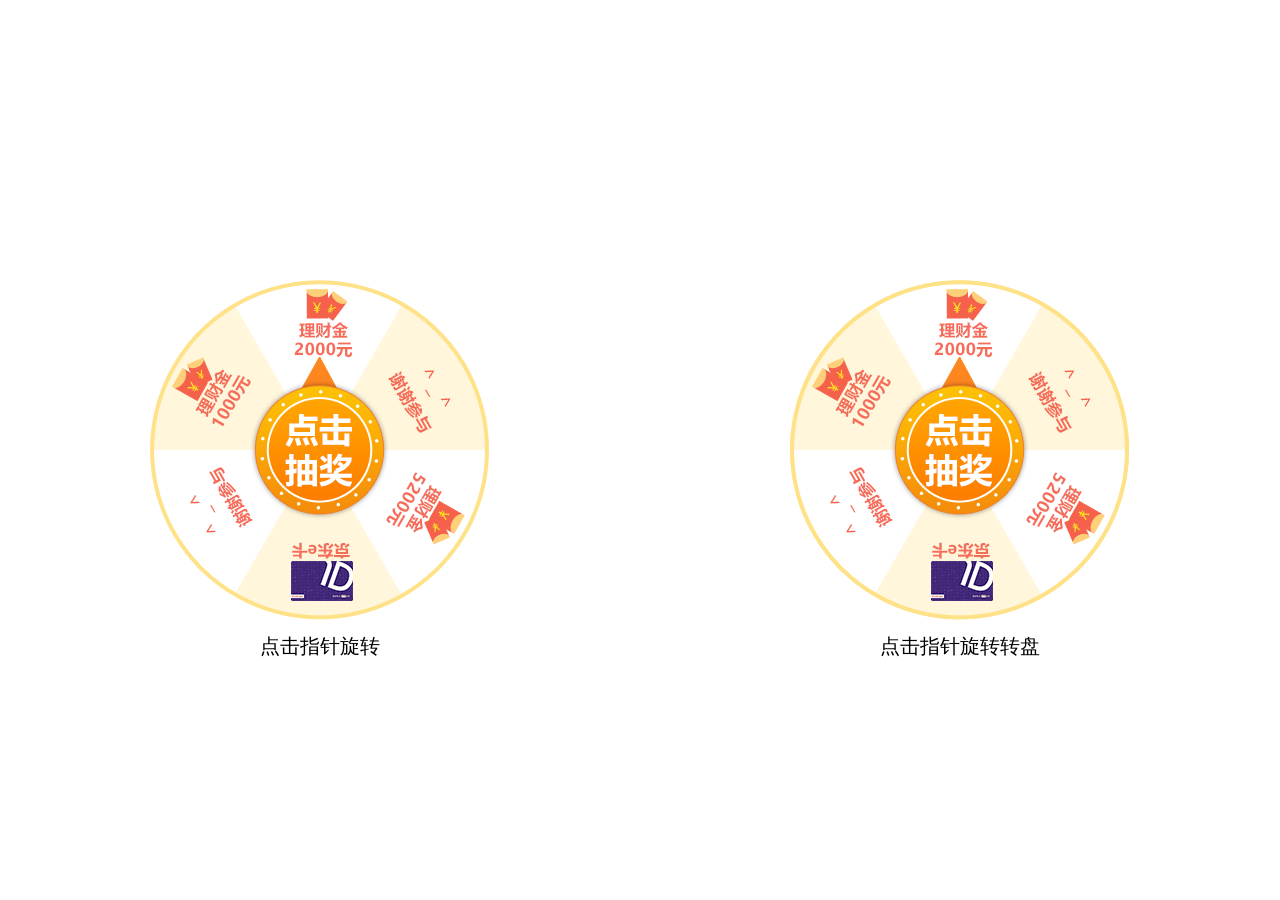
==== index.html @ 937b868e "Add files via upload" ====
<!DOCTYPE html>
<html lang="en">
  <head>
    <meta charset="UTF-8" />
    <meta http-equiv="X-UA-Compatible" content="IE=edge" />
    <meta name="viewport" content="width=device-width, initial-scale=1.0" />
    <title>Document</title>

    <style>
      body,
      html {
        margin: 0;
        padding: 0;
        width: 100%;
        height: 100%;
        display: flex;
      }

      .wrapper {
        width: 340px;
        height: 340px;
        background: url(./part-bg.png) no-repeat;
        margin: 0 auto;
        display: flex;
        align-self: center;
        justify-content: center;
        align-items: center;
        position: relative;
      }

      .rotate-pointer {
        width: 186px;
        height: 186px;
        background: url(./pointer.png) no-repeat;
      }

      #pointer {
        transition: transform 6.5s;
        transition-timing-function: ease-in-out;
      }

      .rotate-part {
        width: 100%;
        height: 100%;
        background: url(./part-bg.png) no-repeat;
      }

      .pointer {
        position: absolute;
        width: 186px;
        height: 186px;
        background: url(./pointer.png) no-repeat;
      }

      #part {
        transition: transform 10.5s;
        transition-timing-function: cubic-bezier(
          0.42,
          0,
          0,
          0.99
        ); /*调整旋转速度和起始速率*/
      }

      .desc {
          position: absolute;
          bottom: -60px;
          font-size: 20px;
      }
    </style>
  </head>
  <body>
    <div class="wrapper">
      <div id="pointer" class="rotate-pointer"></div>
      <p class="desc">点击指针旋转</p>
    </div>

    <div class="wrapper">
      <div id="part" class="rotate-part"></div>
      <div id="pointer1" class="pointer"></div>
      <p class="desc">点击指针旋转转盘</p>
    </div>

    <script>
      (function () {
        var pointer = document.getElementById('pointer');
        var pointer1 = document.getElementById('pointer1');
        var part = document.getElementById('part');
        options = {};

        function getRandom(start, end) {
          var angle = Math.floor(Math.random() * (end - start + 1) + start);
          return angle;
        }

        function _begin(dom) {
          var baseRotateAngle = 2160; // 默认旋转6圈的角度

          var resultAngle = getRandom(-30, 330); // 最后一圈随机转的角度

          var defaultReward = null; // 内定奖品 '1' - 理财金2000元

          if (defaultReward) {
            var _defaultRewardAngle = options.gifts[defaultReward];
            resultAngle = getRandom(
              _defaultRewardAngle.angleStart,
              _defaultRewardAngle.angleEnd
            );
          }

          var deg = baseRotateAngle + resultAngle;

          dom.style.transform = 'rotate(' + deg + 'deg)';

          dom.addEventListener('transitionend', function () {
            for (var key in options.gifts) {
              if (
                options.gifts[key].angleStart <= resultAngle &&
                resultAngle <= options.gifts[key].angleEnd
              ) {
                confirm(options.gifts[key].tips);
                window.location.reload();
              }
            }
          });
        }

        // 奖品的角度列表
        options.gifts = {
          1: {
            id: '1',
            name: '理财金2000元',
            angleStart: -30,
            angleEnd: 30,
            tips: '恭喜您获得理财金2000元~~'
          },
          2: {
            id: '2',
            name: '谢谢参与',
            angleStart: 31,
            angleEnd: 90,
            tips: '很遗憾没有能中奖，再试一次吧~'
          },
          3: {
            id: '3',
            name: '理财金5200元',
            angleStart: 91,
            angleEnd: 150,
            tips: '恭喜您获得理财金5200元~~'
          },
          4: {
            id: '4',
            name: '京东E卡',
            angleStart: 151,
            angleEnd: 210,
            tips: '恭喜您抽中京东E卡一张~'
          },
          5: {
            id: '5',
            name: '谢谢参与',
            angleStart: 211,
            angleEnd: 270,
            tips: '很遗憾没有能中奖，再试一次吧~'
          },
          6: {
            id: '6',
            name: '理财金1000元',
            angleStart: 271,
            angleEnd: 330,
            tips: '恭喜您获得理财金1000元~~'
          }
        };

        function _pointerBegin() {
          _begin(pointer);
        }

        function _partBegin() {
          _begin(part);
        }

        pointer.addEventListener('click', _pointerBegin);
        pointer1.addEventListener('click', _partBegin);
      })();
    </script>
  </body>
</html>
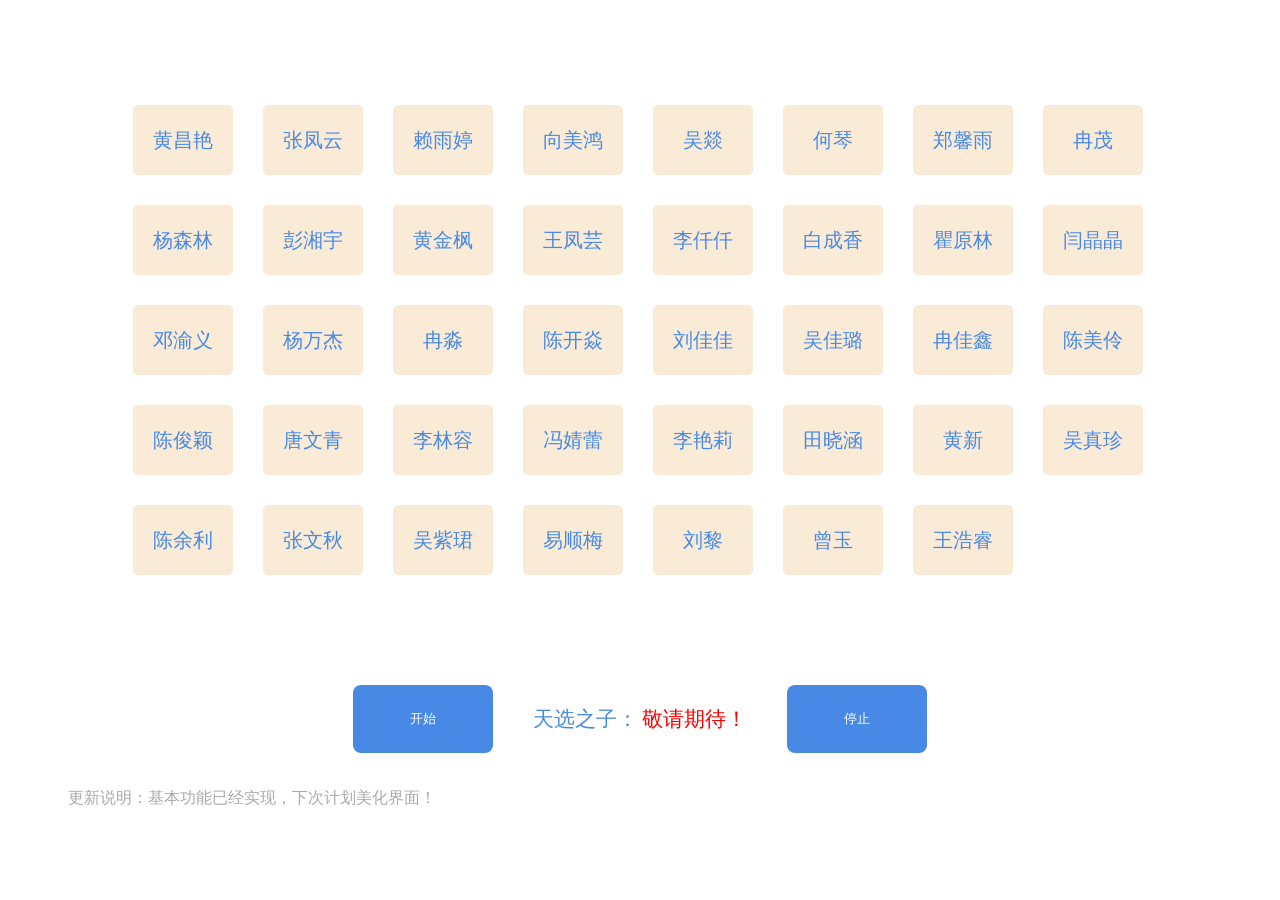
==== commit cca46a5c: "Add files via upload" ====
--- a/index.html
+++ b/index.html
@@ -1,187 +1,25 @@
-<!DOCTYPE html>
-<html lang="en">
-  <head>
-    <meta charset="UTF-8" />
-    <meta http-equiv="X-UA-Compatible" content="IE=edge" />
-    <meta name="viewport" content="width=device-width, initial-scale=1.0" />
-    <title>Document</title>
-
-    <style>
-      body,
-      html {
-        margin: 0;
-        padding: 0;
-        width: 100%;
-        height: 100%;
-        display: flex;
-      }
-
-      .wrapper {
-        width: 340px;
-        height: 340px;
-        background: url(./part-bg.png) no-repeat;
-        margin: 0 auto;
-        display: flex;
-        align-self: center;
-        justify-content: center;
-        align-items: center;
-        position: relative;
-      }
-
-      .rotate-pointer {
-        width: 186px;
-        height: 186px;
-        background: url(./pointer.png) no-repeat;
-      }
-
-      #pointer {
-        transition: transform 6.5s;
-        transition-timing-function: ease-in-out;
-      }
-
-      .rotate-part {
-        width: 100%;
-        height: 100%;
-        background: url(./part-bg.png) no-repeat;
-      }
-
-      .pointer {
-        position: absolute;
-        width: 186px;
-        height: 186px;
-        background: url(./pointer.png) no-repeat;
-      }
-
-      #part {
-        transition: transform 10.5s;
-        transition-timing-function: cubic-bezier(
-          0.42,
-          0,
-          0,
-          0.99
-        ); /*调整旋转速度和起始速率*/
-      }
-
-      .desc {
-          position: absolute;
-          bottom: -60px;
-          font-size: 20px;
-      }
-    </style>
-  </head>
-  <body>
-    <div class="wrapper">
-      <div id="pointer" class="rotate-pointer"></div>
-      <p class="desc">点击指针旋转</p>
-    </div>
-
-    <div class="wrapper">
-      <div id="part" class="rotate-part"></div>
-      <div id="pointer1" class="pointer"></div>
-      <p class="desc">点击指针旋转转盘</p>
-    </div>
-
-    <script>
-      (function () {
-        var pointer = document.getElementById('pointer');
-        var pointer1 = document.getElementById('pointer1');
-        var part = document.getElementById('part');
-        options = {};
-
-        function getRandom(start, end) {
-          var angle = Math.floor(Math.random() * (end - start + 1) + start);
-          return angle;
-        }
-
-        function _begin(dom) {
-          var baseRotateAngle = 2160; // 默认旋转6圈的角度
-
-          var resultAngle = getRandom(-30, 330); // 最后一圈随机转的角度
-
-          var defaultReward = null; // 内定奖品 '1' - 理财金2000元
-
-          if (defaultReward) {
-            var _defaultRewardAngle = options.gifts[defaultReward];
-            resultAngle = getRandom(
-              _defaultRewardAngle.angleStart,
-              _defaultRewardAngle.angleEnd
-            );
-          }
-
-          var deg = baseRotateAngle + resultAngle;
-
-          dom.style.transform = 'rotate(' + deg + 'deg)';
-
-          dom.addEventListener('transitionend', function () {
-            for (var key in options.gifts) {
-              if (
-                options.gifts[key].angleStart <= resultAngle &&
-                resultAngle <= options.gifts[key].angleEnd
-              ) {
-                confirm(options.gifts[key].tips);
-                window.location.reload();
-              }
-            }
-          });
-        }
-
-        // 奖品的角度列表
-        options.gifts = {
-          1: {
-            id: '1',
-            name: '理财金2000元',
-            angleStart: -30,
-            angleEnd: 30,
-            tips: '恭喜您获得理财金2000元~~'
-          },
-          2: {
-            id: '2',
-            name: '谢谢参与',
-            angleStart: 31,
-            angleEnd: 90,
-            tips: '很遗憾没有能中奖，再试一次吧~'
-          },
-          3: {
-            id: '3',
-            name: '理财金5200元',
-            angleStart: 91,
-            angleEnd: 150,
-            tips: '恭喜您获得理财金5200元~~'
-          },
-          4: {
-            id: '4',
-            name: '京东E卡',
-            angleStart: 151,
-            angleEnd: 210,
-            tips: '恭喜您抽中京东E卡一张~'
-          },
-          5: {
-            id: '5',
-            name: '谢谢参与',
-            angleStart: 211,
-            angleEnd: 270,
-            tips: '很遗憾没有能中奖，再试一次吧~'
-          },
-          6: {
-            id: '6',
-            name: '理财金1000元',
-            angleStart: 271,
-            angleEnd: 330,
-            tips: '恭喜您获得理财金1000元~~'
-          }
-        };
-
-        function _pointerBegin() {
-          _begin(pointer);
-        }
-
-        function _partBegin() {
-          _begin(part);
-        }
-
-        pointer.addEventListener('click', _pointerBegin);
-        pointer1.addEventListener('click', _partBegin);
-      })();
-    </script>
-  </body>
-</html>
+<!DOCTYPE html>
+<html>
+	<head>
+		<meta charset="utf-8" />
+		<link rel="stylesheet" href="css/main.css" />
+		<meta name="viewport" content="width=device-width,initial-scale=1,minimum-scale=1,maximum-scale=1,user-scalable=no" />
+		<title>商务英语2班点名</title>
+	</head>
+	<body>
+		<div class="random">
+			<ul class="names"></ul>
+			<script type="text/javascript" src="js/classmates.js"></script>
+			<div class="botton-container">
+				<button class="start botton" type="button">开始</button>
+				<div class="txt">
+					<span class="tips">天选之子：</span>
+					<span class="select-name">敬请期待！</span>
+				</div>
+				<button class="stop botton" type="button">停止</button>
+			</div>
+			<p class="update-intro" >更新说明：基本功能已经实现，下次计划美化界面！</p>
+		</div>
+		<script src="js/funtion.js" type="text/javascript"></script>
+	</body>
+</html>
--- a/css/main.css
+++ b/css/main.css
@@ -0,0 +1,52 @@
+body{
+	background-color: #ffffff;
+}
+.names{
+	margin: 90px 70px;
+}
+.names li{
+	margin: 15px;
+	display: inline-block;
+	width: 100px;
+	height: 70px;
+	line-height: 70px;
+	list-style: none;
+	text-align: center;
+	background-color: antiquewhite;
+	font-size: 20px;
+	color: #4789E5;
+	border-radius: 5px;
+}
+
+.botton-container{
+	display: flex;
+	justify-content: center;
+	align-items: center;
+}
+.botton{
+	margin: 5px 0px;
+	padding: 25px;
+	width: 140px;
+	border-radius: 8px;
+	border: none;
+	cursor: pointer;
+	outline: none;
+	color: #fff;
+	background-color: #4789e5;
+}
+.txt{
+	margin: 5px 40px;
+}
+.tips{
+	color: #4789E5;
+	font-size: 21px;
+}
+.select-name{
+	color: red;
+	font-size: 21px;
+}
+.update-intro{
+	margin-top: 30px;
+	padding-left: 60px;
+	color: darkgray;
+}
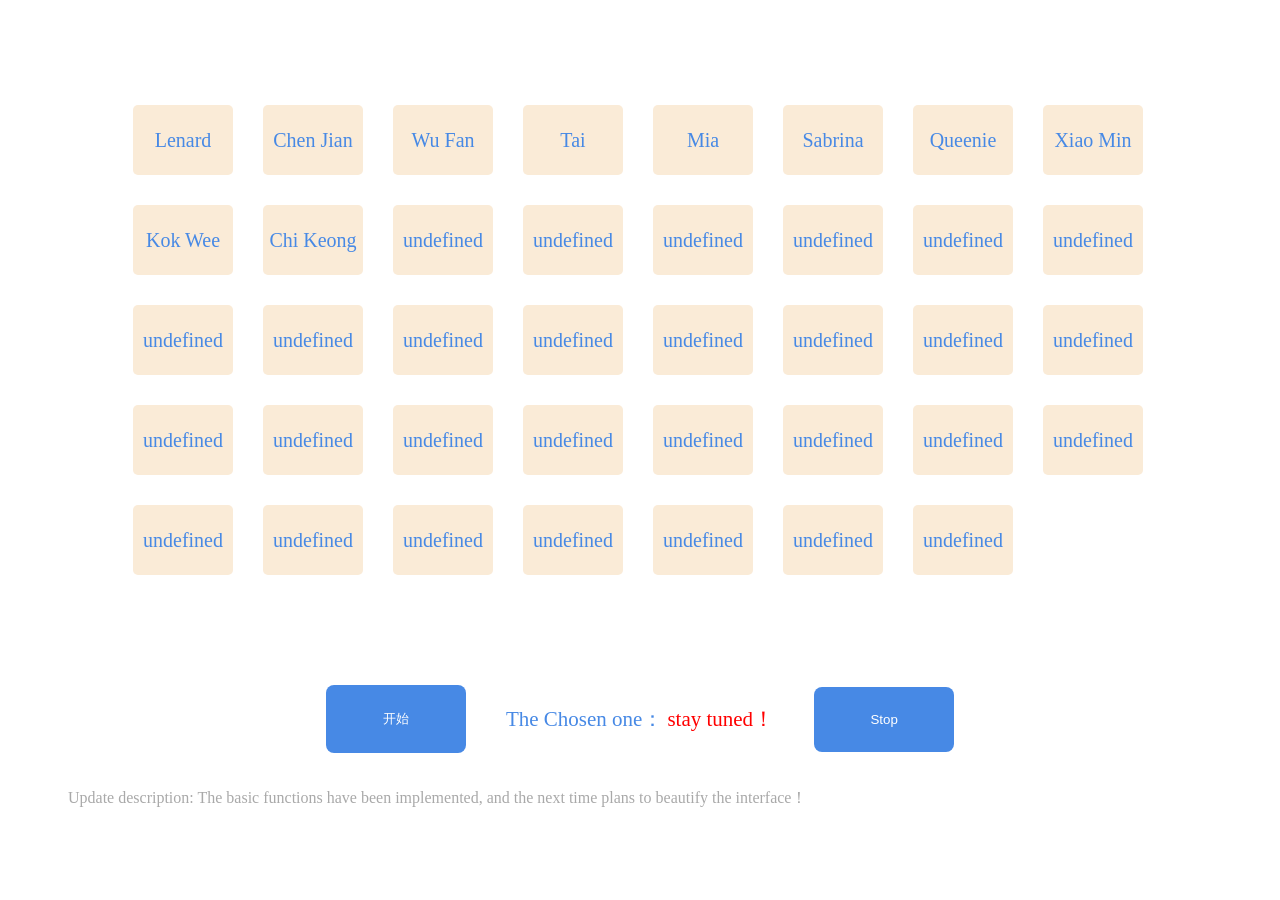
==== commit 9ee151dc: "Update index.html" ====
--- a/index.html
+++ b/index.html
@@ -4,7 +4,7 @@
 		<meta charset="utf-8" />
 		<link rel="stylesheet" href="css/main.css" />
 		<meta name="viewport" content="width=device-width,initial-scale=1,minimum-scale=1,maximum-scale=1,user-scalable=no" />
-		<title>商务英语2班点名</title>
+		<title>tuntabletest1</title>
 	</head>
 	<body>
 		<div class="random">
@@ -13,12 +13,12 @@
 			<div class="botton-container">
 				<button class="start botton" type="button">开始</button>
 				<div class="txt">
-					<span class="tips">天选之子：</span>
-					<span class="select-name">敬请期待！</span>
+					<span class="tips">The Chosen one：</span>
+					<span class="select-name">stay tuned！</span>
 				</div>
-				<button class="stop botton" type="button">停止</button>
+				<button class="stop botton" type="button">Stop</button>
 			</div>
-			<p class="update-intro" >更新说明：基本功能已经实现，下次计划美化界面！</p>
+			<p class="update-intro" >Update description: The basic functions have been implemented, and the next time plans to beautify the interface！</p>
 		</div>
 		<script src="js/funtion.js" type="text/javascript"></script>
 	</body>
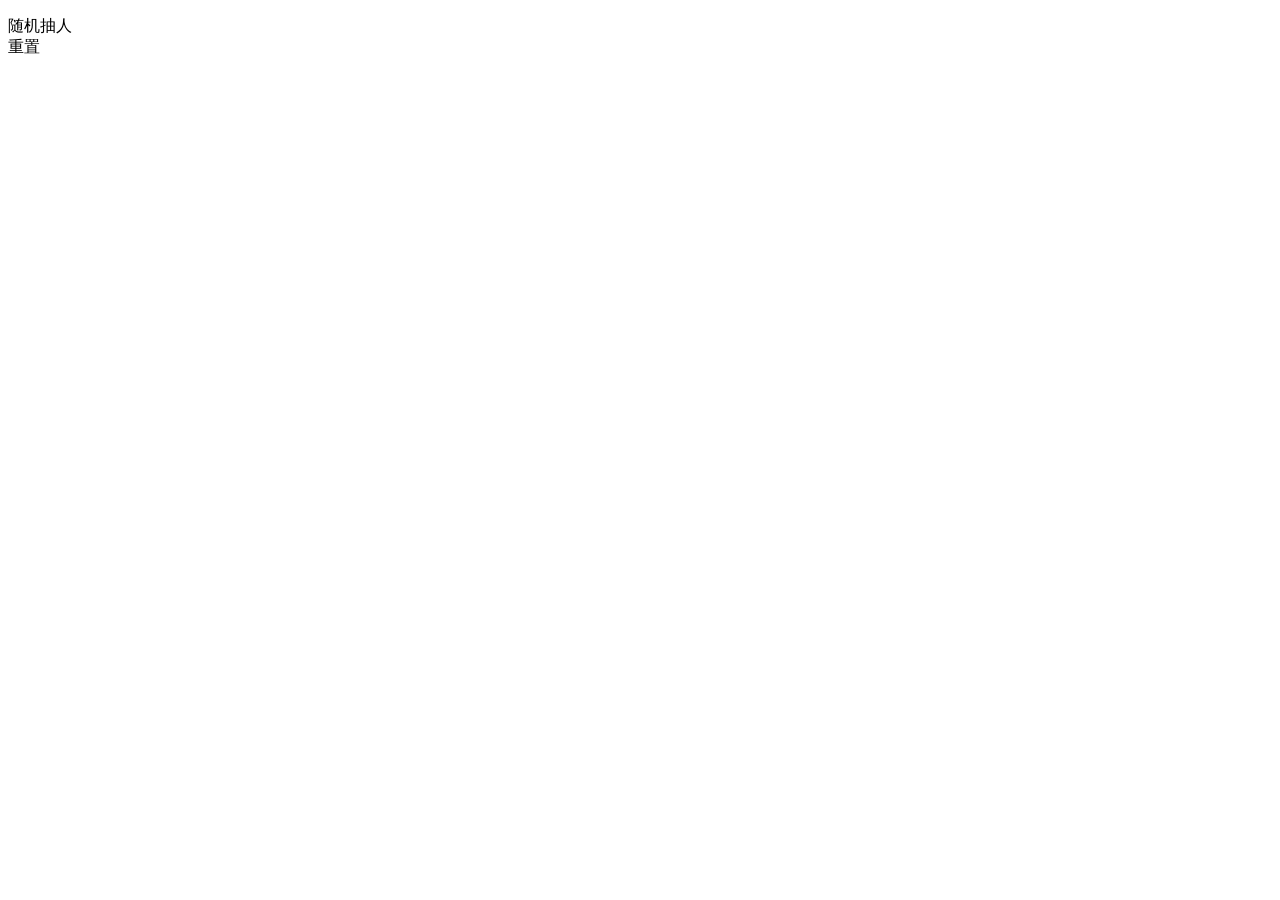
==== commit cbcd6020: "Update index.html" ====
--- a/index.html
+++ b/index.html
@@ -1,25 +1,84 @@
 <!DOCTYPE html>
 <html>
-	<head>
-		<meta charset="utf-8" />
-		<link rel="stylesheet" href="css/main.css" />
-		<meta name="viewport" content="width=device-width,initial-scale=1,minimum-scale=1,maximum-scale=1,user-scalable=no" />
-		<title>tuntabletest1</title>
-	</head>
-	<body>
-		<div class="random">
-			<ul class="names"></ul>
-			<script type="text/javascript" src="js/classmates.js"></script>
-			<div class="botton-container">
-				<button class="start botton" type="button">开始</button>
-				<div class="txt">
-					<span class="tips">The Chosen one：</span>
-					<span class="select-name">stay tuned！</span>
-				</div>
-				<button class="stop botton" type="button">Stop</button>
-			</div>
-			<p class="update-intro" >Update description: The basic functions have been implemented, and the next time plans to beautify the interface！</p>
-		</div>
-		<script src="js/funtion.js" type="text/javascript"></script>
-	</body>
+<head>
+    <meta charset="utf-8"/>
+    <title>随机抽人</title>
+    <meta name="author" content=AbnerMing/>
+    <link rel="stylesheet" type="text/css" href="css/animate.css"/>
+    <script src="https://apps.bdimg.com/libs/jquery/2.1.4/jquery.min.js">
+    </script>
+    <script src="js/animate.js" type="text/javascript" charset="utf-8"></script>
+</head>
+ 
+<body>
+<article>
+    <p class="text" id="text"></p>
+</article>
+<div class="div_bottom">
+    <div id="btn">随机抽人</div>
+    <div class="reset">重置</div>
+</div>
+ 
+ 
+<script type="text/javascript">
+    $(function () {
+        $.get("data.txt", function (data, status) {
+            var json = JSON.parse(data);
+            if (json.status == "0000") {//成功
+                var result = json.result;
+                var content = "";
+                for (var i = 0; i < result.length; i++) {
+                    var con = result[i];
+                    content = content + con + " ";
+                }
+                $(".text").text(content);
+                var neontext = new Animate("text");
+                neontext.render.run();
+                $("#btn").click(function () {
+                    if (isClick) {
+                        randomNum(result);
+                        isClick = false;
+                    } else {
+                        isClick = true;
+                    }
+                    neontext.render.killer(isClick);
+                });
+            } else {
+                alert(json.message);//否则给出提示
+            }
+ 
+        });
+ 
+        var isClick = true;
+ 
+        //去重
+        function randomNum(nameArr) {
+            var size = nameArr.length;
+            var a = 0;
+            while (true) {
+                a++;
+                var num = Math.floor(Math.random() * size);
+                var name = localStorage.getItem("name");
+                if ((name + "").indexOf(num) == -1) {
+                    localStorage.setItem("name", name + "=" + num);
+                    localStorage.setItem("vip", nameArr[num]);
+                    break;
+                }
+                if (a == size - 1) {
+                    alert("所有人都抽完了！");
+                    localStorage.setItem("vip", "");
+                    break;//停止
+                }
+            }
+ 
+        }
+ 
+        $(".reset").click(function () {
+            localStorage.setItem("name", "");
+            localStorage.setItem("vip", "");
+        });
+    });
+ 
+</script>
+</body>
 </html>
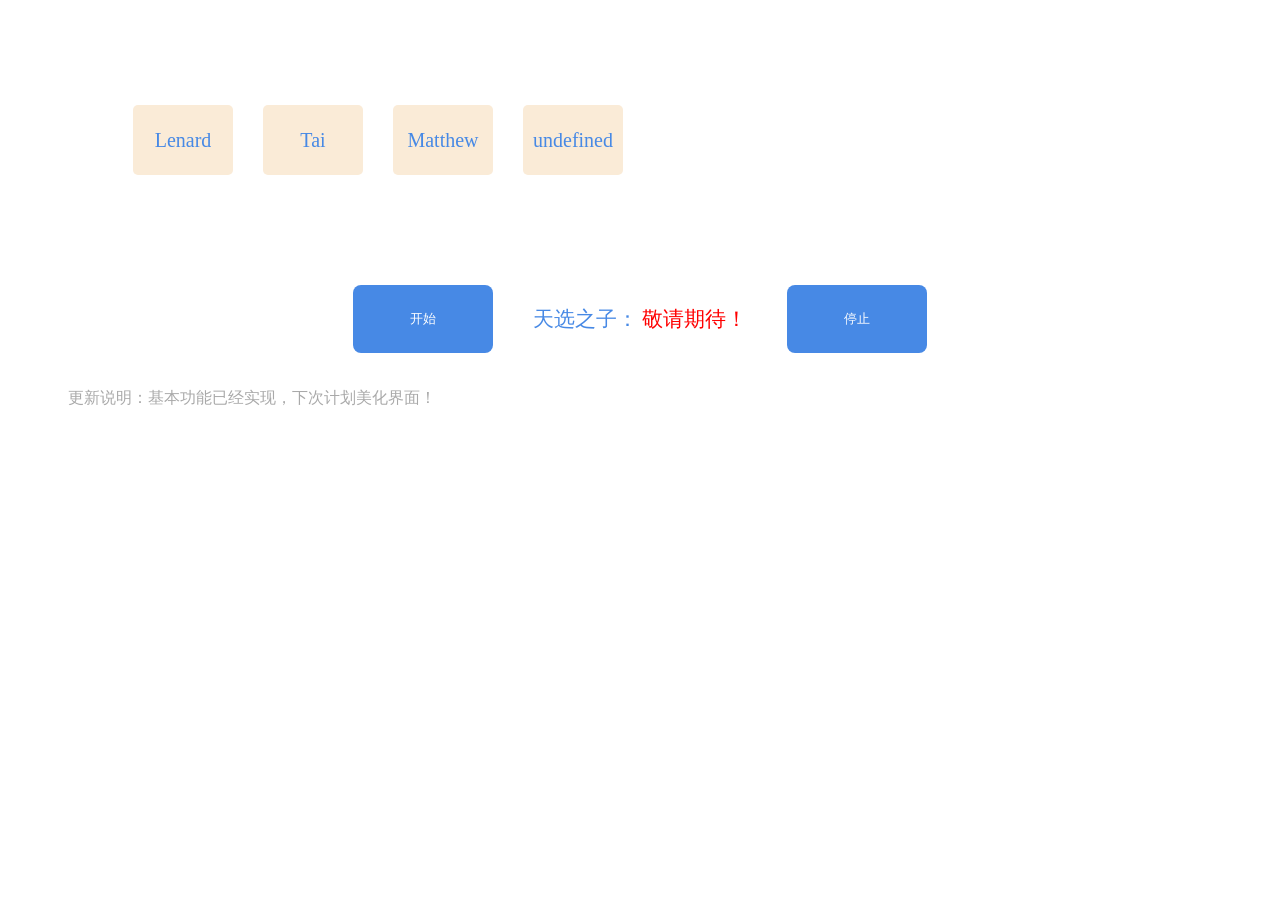
==== commit b3cf2aef: "Add files via upload" ====
--- a/index.html
+++ b/index.html
@@ -1,84 +1,25 @@
 <!DOCTYPE html>
 <html>
-<head>
-    <meta charset="utf-8"/>
-    <title>随机抽人</title>
-    <meta name="author" content=AbnerMing/>
-    <link rel="stylesheet" type="text/css" href="css/animate.css"/>
-    <script src="https://apps.bdimg.com/libs/jquery/2.1.4/jquery.min.js">
-    </script>
-    <script src="js/animate.js" type="text/javascript" charset="utf-8"></script>
-</head>
- 
-<body>
-<article>
-    <p class="text" id="text"></p>
-</article>
-<div class="div_bottom">
-    <div id="btn">随机抽人</div>
-    <div class="reset">重置</div>
-</div>
- 
- 
-<script type="text/javascript">
-    $(function () {
-        $.get("data.txt", function (data, status) {
-            var json = JSON.parse(data);
-            if (json.status == "0000") {//成功
-                var result = json.result;
-                var content = "";
-                for (var i = 0; i < result.length; i++) {
-                    var con = result[i];
-                    content = content + con + " ";
-                }
-                $(".text").text(content);
-                var neontext = new Animate("text");
-                neontext.render.run();
-                $("#btn").click(function () {
-                    if (isClick) {
-                        randomNum(result);
-                        isClick = false;
-                    } else {
-                        isClick = true;
-                    }
-                    neontext.render.killer(isClick);
-                });
-            } else {
-                alert(json.message);//否则给出提示
-            }
- 
-        });
- 
-        var isClick = true;
- 
-        //去重
-        function randomNum(nameArr) {
-            var size = nameArr.length;
-            var a = 0;
-            while (true) {
-                a++;
-                var num = Math.floor(Math.random() * size);
-                var name = localStorage.getItem("name");
-                if ((name + "").indexOf(num) == -1) {
-                    localStorage.setItem("name", name + "=" + num);
-                    localStorage.setItem("vip", nameArr[num]);
-                    break;
-                }
-                if (a == size - 1) {
-                    alert("所有人都抽完了！");
-                    localStorage.setItem("vip", "");
-                    break;//停止
-                }
-            }
- 
-        }
- 
-        $(".reset").click(function () {
-            localStorage.setItem("name", "");
-            localStorage.setItem("vip", "");
-        });
-    });
- 
-</script>
-</body>
+	<head>
+		<meta charset="utf-8" />
+		<link rel="stylesheet" href="css/main.css" />
+		<meta name="viewport" content="width=device-width,initial-scale=1,minimum-scale=1,maximum-scale=1,user-scalable=no" />
+		<title>商务英语2班点名</title>
+	</head>
+	<body>
+		<div class="random">
+			<ul class="names"></ul>
+			<script type="text/javascript" src="js/classmates.js"></script>
+			<div class="botton-container">
+				<button class="start botton" type="button">开始</button>
+				<div class="txt">
+					<span class="tips">天选之子：</span>
+					<span class="select-name">敬请期待！</span>
+				</div>
+				<button class="stop botton" type="button">停止</button>
+			</div>
+			<p class="update-intro" >更新说明：基本功能已经实现，下次计划美化界面！</p>
+		</div>
+		<script src="js/funtion.js" type="text/javascript"></script>
+	</body>
 </html>
--- a/css/main.css
+++ b/css/main.css
@@ -0,0 +1,52 @@
+body{
+	background-color: #ffffff;
+}
+.names{
+	margin: 90px 70px;
+}
+.names li{
+	margin: 15px;
+	display: inline-block;
+	width: 100px;
+	height: 70px;
+	line-height: 70px;
+	list-style: none;
+	text-align: center;
+	background-color: antiquewhite;
+	font-size: 20px;
+	color: #4789E5;
+	border-radius: 5px;
+}
+
+.botton-container{
+	display: flex;
+	justify-content: center;
+	align-items: center;
+}
+.botton{
+	margin: 5px 0px;
+	padding: 25px;
+	width: 140px;
+	border-radius: 8px;
+	border: none;
+	cursor: pointer;
+	outline: none;
+	color: #fff;
+	background-color: #4789e5;
+}
+.txt{
+	margin: 5px 40px;
+}
+.tips{
+	color: #4789E5;
+	font-size: 21px;
+}
+.select-name{
+	color: red;
+	font-size: 21px;
+}
+.update-intro{
+	margin-top: 30px;
+	padding-left: 60px;
+	color: darkgray;
+}
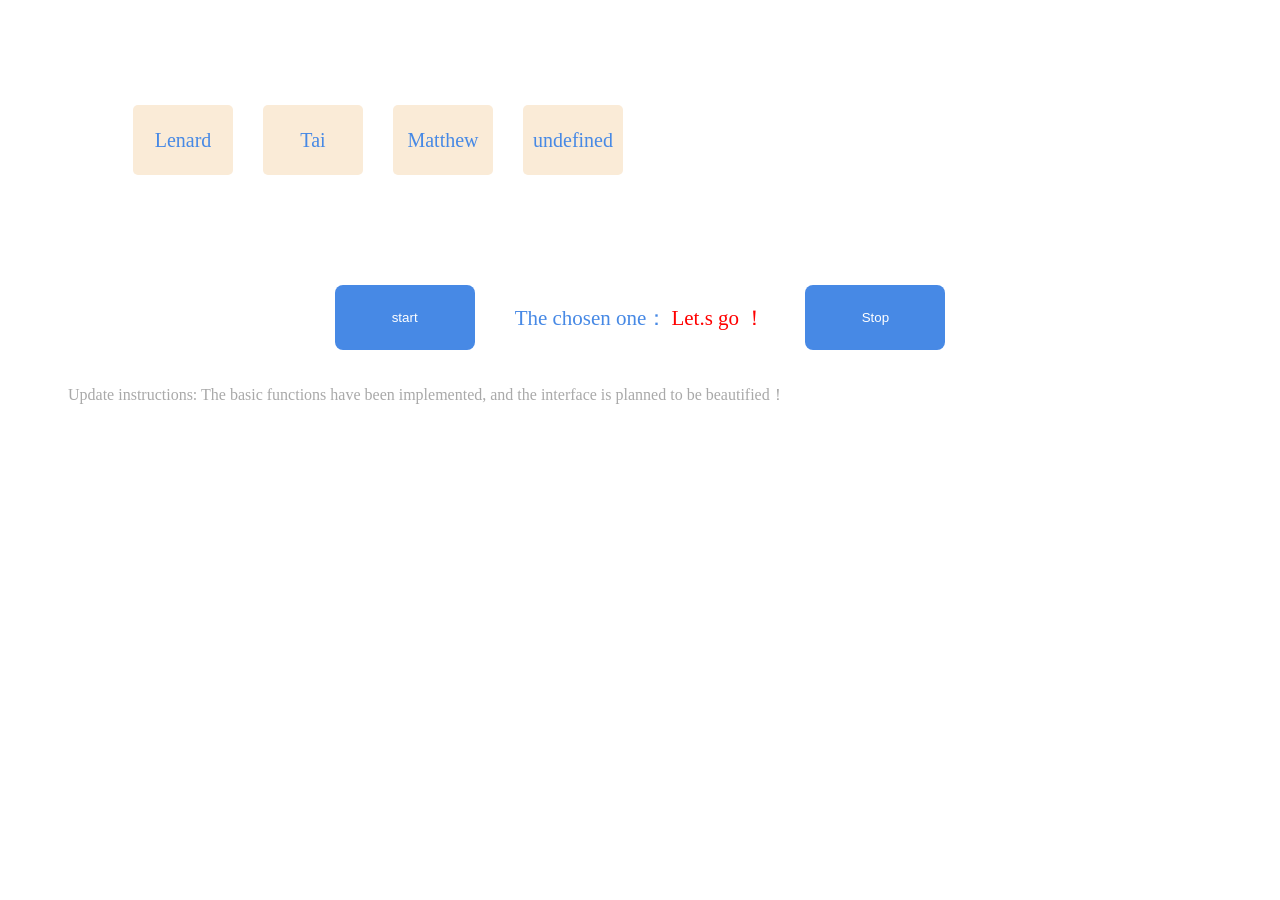
==== commit 3cbc962e: "Update index.html" ====
--- a/index.html
+++ b/index.html
@@ -4,21 +4,21 @@
 		<meta charset="utf-8" />
 		<link rel="stylesheet" href="css/main.css" />
 		<meta name="viewport" content="width=device-width,initial-scale=1,minimum-scale=1,maximum-scale=1,user-scalable=no" />
-		<title>商务英语2班点名</title>
+		<title>Turntable1</title>
 	</head>
 	<body>
 		<div class="random">
 			<ul class="names"></ul>
 			<script type="text/javascript" src="js/classmates.js"></script>
 			<div class="botton-container">
-				<button class="start botton" type="button">开始</button>
+				<button class="start botton" type="button">start</button>
 				<div class="txt">
-					<span class="tips">天选之子：</span>
-					<span class="select-name">敬请期待！</span>
+					<span class="tips">The chosen one：</span>
+					<span class="select-name">Let.s go ！</span>
 				</div>
-				<button class="stop botton" type="button">停止</button>
+				<button class="stop botton" type="button">Stop</button>
 			</div>
-			<p class="update-intro" >更新说明：基本功能已经实现，下次计划美化界面！</p>
+			<p class="update-intro" >Update instructions: The basic functions have been implemented, and the interface is planned to be beautified！</p>
 		</div>
 		<script src="js/funtion.js" type="text/javascript"></script>
 	</body>
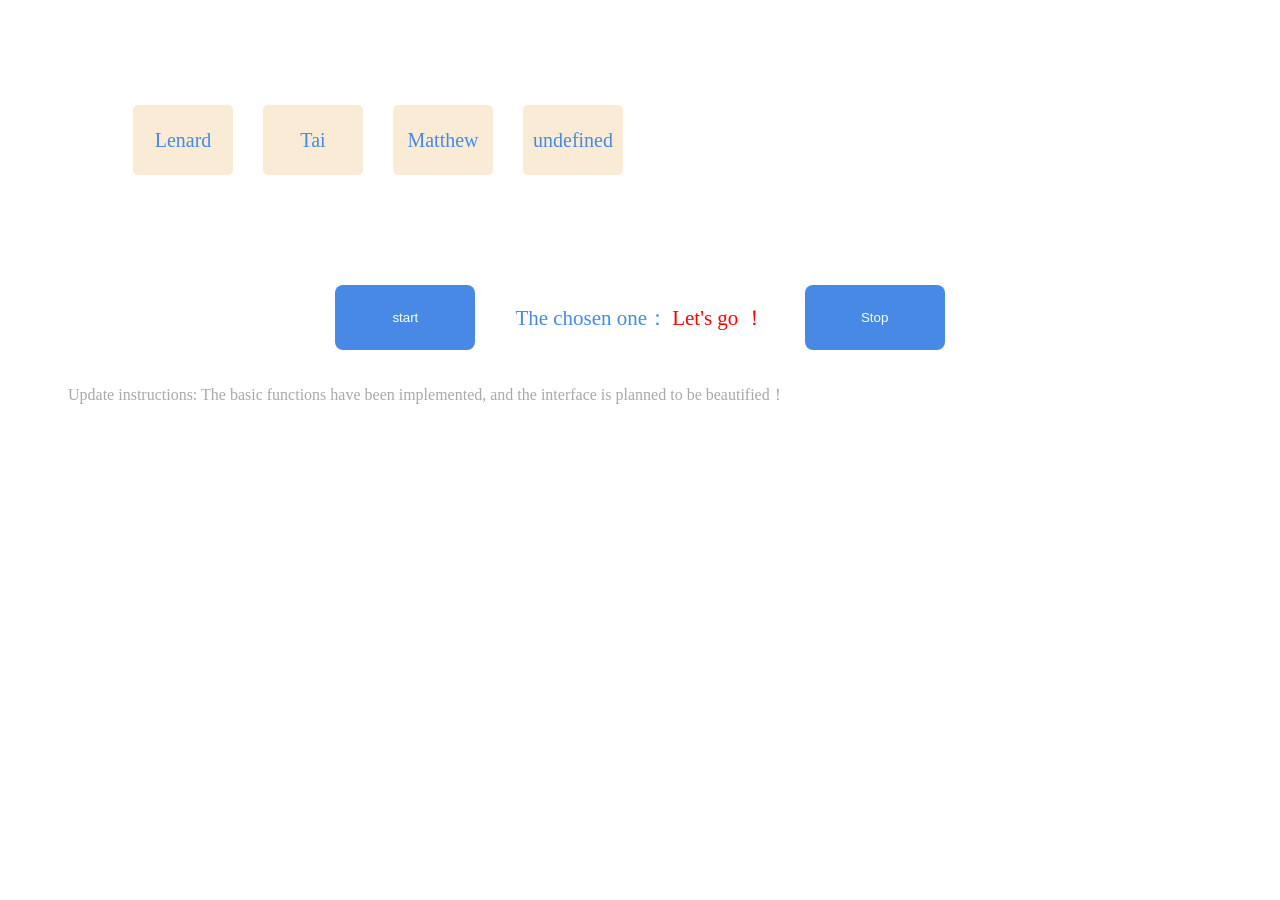
==== commit fc80549b: "Update index.html" ====
--- a/index.html
+++ b/index.html
@@ -14,7 +14,7 @@
 				<button class="start botton" type="button">start</button>
 				<div class="txt">
 					<span class="tips">The chosen one：</span>
-					<span class="select-name">Let.s go ！</span>
+					<span class="select-name">Let's go ！</span>
 				</div>
 				<button class="stop botton" type="button">Stop</button>
 			</div>
